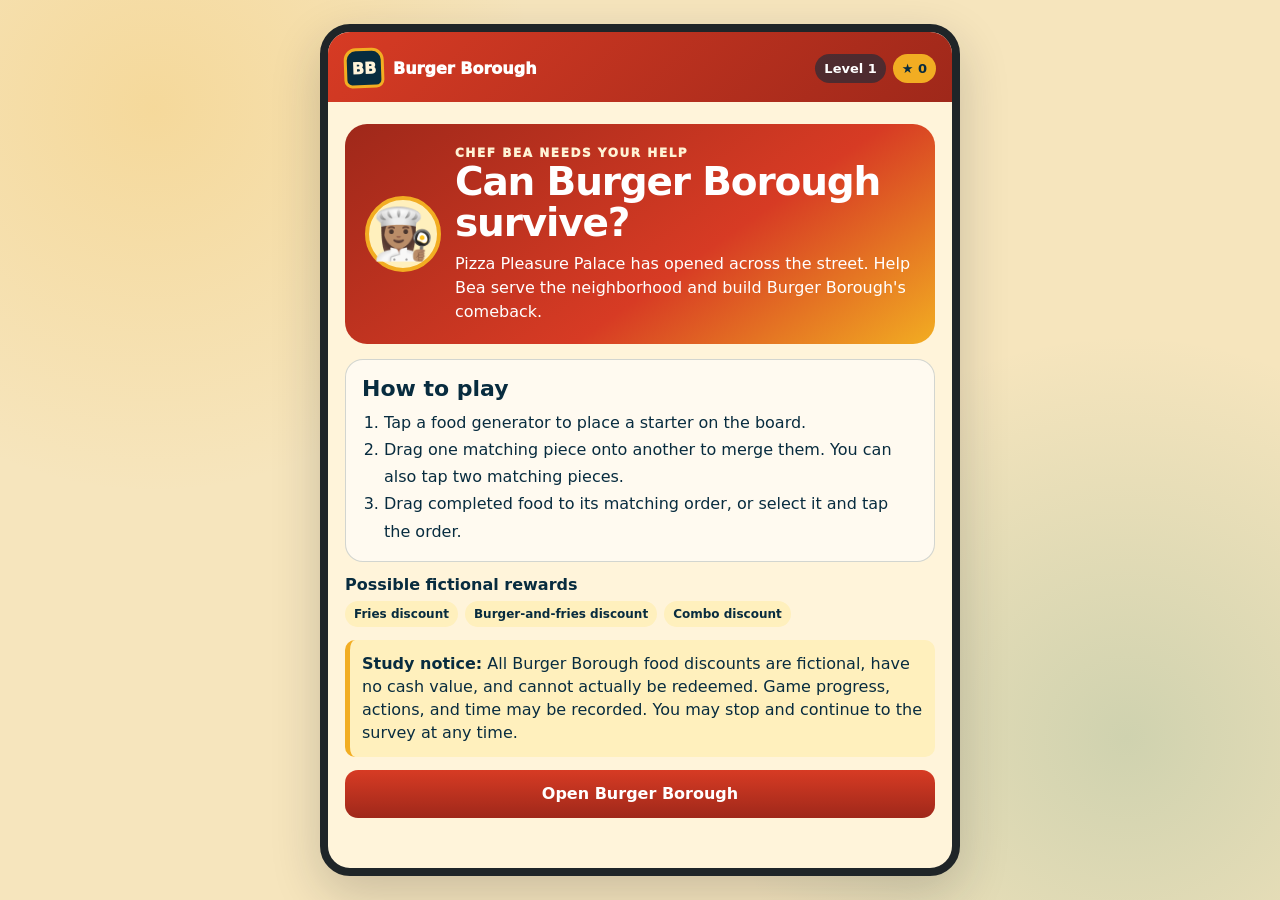
==== game-1.html @ 317bbdb1 "Add files via upload" ====
<!doctype html>
<html lang="en">
<head>
  <meta charset="utf-8">
  <meta name="viewport" content="width=device-width,initial-scale=1,viewport-fit=cover">
  <meta name="theme-color" content="#9f281a">
  <meta name="description" content="Burger Borough restaurant game">
  <title>Burger Borough</title>
  <link rel="stylesheet" href="game.css?v=20261022-pointer-v3">
</head>
<body>
  <main class="app-shell" aria-label="Burger Borough restaurant game">
    <header class="topbar">
      <span class="brand"><span class="brand-mark">BB</span><span>Burger Borough</span></span>
      <div class="top-stats">
        <span>Level <strong id="levelStat">1</strong></span>
        <span class="score-pill">★ <strong id="scoreStat">0</strong></span>
      </div>
    </header>
    <section id="screen" class="screen" aria-live="polite"></section>
  </main>
  <noscript>This game requires JavaScript.</noscript>
  <script>window.BB_PATH="game-1";window.BB_STORY=true;</script>
  <script src="game.js?v=20261022-pointer-v3"></script>
</body>
</html>
---- game.css ----
:root{--ink:#082c3f;--cream:#fff4da;--paper:#fffaf0;--red:#d73b24;--red-dark:#9f281a;--teal:#0f746a;--gold:#f2ad22;--green:#2c8b45;--line:rgba(8,44,63,.18);--muted:#536b75;--shadow:0 18px 50px rgba(23,31,38,.2)}
*{box-sizing:border-box}
body{margin:0;min-height:100dvh;color:var(--ink);background:radial-gradient(circle at 12% 12%,rgba(242,173,34,.22),transparent 28%),radial-gradient(circle at 88% 82%,rgba(15,116,106,.17),transparent 30%),#f6e5bd;font-family:Inter,ui-rounded,"Segoe UI",system-ui,sans-serif}
button{font:inherit;-webkit-tap-highlight-color:transparent}
.app-shell{width:min(100%,640px);min-height:100dvh;margin:0 auto;background:var(--cream);box-shadow:var(--shadow);display:grid;grid-template-rows:auto 1fr;overflow:hidden}
.topbar{min-height:70px;padding:max(12px,env(safe-area-inset-top)) 16px 10px;color:#fff;background:linear-gradient(135deg,var(--red),var(--red-dark));display:flex;align-items:center;justify-content:space-between;gap:12px;position:sticky;top:0;z-index:10}
.brand{display:flex;align-items:center;gap:9px;font-weight:950}.brand-mark{width:40px;height:40px;border-radius:12px 12px 8px 8px;display:grid;place-items:center;color:var(--cream);background:var(--ink);border:3px solid var(--gold);transform:rotate(-2deg)}
.top-stats{display:flex;align-items:center;gap:7px;font-size:13px;font-weight:900}.top-stats>span{padding:7px 9px;border-radius:999px;background:rgba(8,44,63,.56);white-space:nowrap}.score-pill{color:var(--ink)!important;background:var(--gold)!important}
.screen{padding:22px 17px 36px;overflow-y:auto}h1,h2,p{margin-top:0}h1{margin-bottom:8px;font-size:clamp(27px,7vw,39px);line-height:1.05;letter-spacing:-.03em}h2{font-size:22px}.eyebrow{margin-bottom:6px;color:var(--red-dark);font-size:12px;font-weight:950;letter-spacing:.13em;text-transform:uppercase}.eyebrow.light{color:#fff3d5}
.hero,.scene-card,.level-card{margin-bottom:15px;padding:20px;border-radius:22px}.hero{color:#fff;background:linear-gradient(145deg,#9f281a,#d73b24 60%,#f2ad22)}.scene-card,.level-card{background:var(--paper);color:var(--ink);border:1px solid var(--line)}.hero p,.scene-card p,.level-card p{margin-bottom:0;line-height:1.5}.story-hero{display:grid;grid-template-columns:auto 1fr;gap:14px;align-items:center}.hero-character{width:76px;height:76px;display:grid;place-items:center;border-radius:50%;background:#fff0bd;border:4px solid var(--gold);font-size:50px}
.scene-characters{display:flex;gap:8px;margin-bottom:12px}.scene-characters span{width:60px;height:60px;display:grid;place-items:center;border-radius:50%;background:#fff0bd;border:3px solid var(--gold);font-size:37px}
.how-to{padding:16px;border:1px solid var(--line);border-radius:18px;background:var(--paper)}.how-to h2{margin-bottom:8px}.how-to ol{margin:0;padding-left:22px;line-height:1.7}
.possibilities{margin:13px 0;display:flex;flex-wrap:wrap;gap:7px}.possibilities strong{width:100%}.possibilities span{padding:6px 9px;border-radius:999px;background:#fff0bd;font-size:12px;font-weight:850}
.notice{margin:13px 0;padding:12px;border-left:5px solid var(--gold);border-radius:10px;background:#fff0bd;line-height:1.45}
.unlock-card,.reward-unlock,.results-hero,.character-strip{display:flex;align-items:center;gap:12px;margin:13px 0;padding:13px;border-radius:16px;background:var(--paper);border:1px solid var(--line)}.unlock-card>span,.reward-unlock>span,.results-hero>span,.character-strip>span{width:52px;height:52px;display:grid;place-items:center;border-radius:14px;background:#f7d7a7;font-size:32px}.unlock-card small,.unlock-card strong,.reward-unlock small,.reward-unlock strong,.results-hero small,.results-hero strong,.character-strip small,.character-strip strong{display:block}.unlock-card small,.reward-unlock small,.results-hero small,.character-strip small{color:var(--muted)}.character-strip{background:#fff0bd}.character-strip small{margin-top:3px;line-height:1.35}
.metrics,.play-summary,.results-grid{display:grid;grid-template-columns:repeat(3,1fr);gap:9px;margin:13px 0}.metrics>div,.play-summary>div,.results-grid>div{padding:11px;border-radius:14px;background:#f6ead0}.metrics small,.metrics strong,.play-summary small,.play-summary strong,.results-grid small,.results-grid strong{display:block}.metrics small,.play-summary small,.results-grid small{color:var(--muted);font-size:12px}.metrics strong,.play-summary strong,.results-grid strong{margin-top:3px;font-size:20px}.results-grid{grid-template-columns:repeat(2,1fr)}
.primary,.secondary,.quiet,.choice{min-height:48px;border-radius:13px;font-weight:900;cursor:pointer}.primary{width:100%;padding:12px 16px;border:0;color:#fff;background:linear-gradient(180deg,var(--red),var(--red-dark))}.secondary{width:100%;padding:11px;border:2px solid var(--teal);color:var(--ink);background:var(--paper)}.secondary:hover,.choice:hover{background:#e8f6f0}.quiet{width:100%;margin-top:12px;padding:10px;border:0;color:#5b6670;background:transparent;text-decoration:underline;font-size:13px}.button-row{display:grid;grid-template-columns:1fr 1fr;gap:9px;margin-top:12px}.primary:disabled,.secondary:disabled,.generator:disabled{opacity:.48;cursor:not-allowed}
.progress-track{height:12px;margin:9px 0 15px;overflow:hidden;border-radius:999px;background:#e6d8ba}.progress-fill{height:100%;background:linear-gradient(90deg,var(--gold),var(--red));transition:width .25s ease}.section-title{margin:16px 0 8px;font-size:17px}.board-heading{display:flex;align-items:end;justify-content:space-between;gap:10px}.board-heading span{margin-bottom:8px;color:var(--muted);font-size:12px}
.orders{display:grid;grid-template-columns:repeat(3,1fr);gap:8px}.order{min-height:128px;padding:8px;border:2px solid #c89842;border-radius:15px;background:#fff7df;color:var(--ink);display:flex;flex-direction:column;align-items:center;justify-content:center;gap:3px;cursor:pointer}.order:hover{background:#fff0bd}.order.done{border-color:var(--green);background:#e7f5e8;opacity:.82}.order small{color:var(--muted);font-weight:800}.order>strong{font-size:11px;line-height:1.2}.customer-icon,.order-number{width:34px;height:34px;display:grid;place-items:center;border-radius:50%;background:#f7d7a7;font-size:24px}.order-number{color:#fff;background:var(--teal);font-size:14px;font-weight:950}.order-food{position:relative;font-size:31px;line-height:1}.order-food b{position:absolute;right:-10px;top:-8px;color:var(--gold);font-size:14px;text-shadow:0 1px 0 var(--ink)}
.generators{display:grid;grid-template-columns:repeat(3,1fr);gap:8px}.generator{min-height:96px;padding:8px;border:2px solid var(--teal);border-radius:15px;background:#e8f6f0;color:var(--ink);display:flex;flex-direction:column;align-items:center;justify-content:center;cursor:pointer}.generator span{font-size:30px}.generator small{color:var(--muted)}.generator strong{font-size:12px}
.board{display:grid;grid-template-columns:repeat(5,1fr);gap:6px;padding:8px;border:5px solid #86502e;border-radius:18px;background:repeating-linear-gradient(45deg,#c88a4d 0 12px,#bd7d42 12px 24px);touch-action:none;user-select:none}.board-cell{aspect-ratio:1;border-radius:11px}.board-cell.empty{background:rgba(255,250,240,.42);border:1px dashed rgba(8,44,63,.2)}.tile{position:relative;padding:3px;border:2px solid #e7c56f;background:var(--paper);color:var(--ink);display:flex;flex-direction:column;align-items:center;justify-content:center;overflow:hidden;cursor:grab;touch-action:none;transition:transform .12s ease,border-color .12s ease,box-shadow .12s ease,opacity .12s ease}.tile:active{cursor:grabbing}.tile.selected{border:4px solid var(--teal);background:#e8f6f0;transform:scale(.96)}.tile.drag-origin{opacity:.38;transform:scale(.9)}.tile>span{font-size:clamp(24px,7vw,39px);line-height:1}.tile small{width:100%;overflow:hidden;text-overflow:ellipsis;white-space:nowrap;font-size:8px;font-weight:800}.tile b{color:var(--red);font-size:7px;letter-spacing:-1px}.board-cell.drop-valid,.order.drop-valid{border-color:var(--green)!important;box-shadow:0 0 0 4px rgba(44,139,69,.3),0 8px 20px rgba(8,44,63,.2);transform:scale(1.06)}.board-cell.drop-invalid,.order.drop-invalid{border-color:var(--red)!important;box-shadow:0 0 0 3px rgba(215,59,36,.24)}.drag-ghost{position:fixed;left:0;top:0;z-index:9999;width:74px;height:74px;padding:5px;border:3px solid var(--green);border-radius:16px;background:var(--paper);box-shadow:0 16px 30px rgba(8,44,63,.28);display:flex;flex-direction:column;align-items:center;justify-content:center;pointer-events:none;will-change:transform}.drag-ghost>span{font-size:39px;line-height:1}.drag-ghost small{max-width:68px;overflow:hidden;text-overflow:ellipsis;white-space:nowrap;font-size:8px;font-weight:800}.drag-ghost b{color:var(--red);font-size:7px}
.status{margin-top:12px;padding:11px 13px;border-left:5px solid var(--teal);border-radius:11px;background:#e8f6f0;line-height:1.4}.reward-unlock{background:#fff0bd}.reward-unlock>span{background:#fff}
.reward-pass{margin:18px 0;border:1px solid #c7c9c8;border-radius:12px;background:#fff;box-shadow:0 14px 30px rgba(8,44,63,.17);overflow:hidden}.reward-pass.locked{padding:20px;text-align:center;filter:grayscale(.5)}.pass-top{display:flex;justify-content:space-between;gap:10px;padding:12px 16px;color:#fff;background:#18373f;font-size:11px;letter-spacing:.08em}.pass-body{padding:19px 18px 10px}.pass-body small{color:#7b1f18;font-weight:950;letter-spacing:.16em}.pass-body h2{margin:5px 0 6px;font-family:Georgia,serif;font-size:25px}.barcode{width:78%;height:42px;margin:4px auto 7px;background:repeating-linear-gradient(90deg,#111 0 2px,#fff 2px 4px,#111 4px 5px,#fff 5px 8px,#111 8px 12px,#fff 12px 14px)}.pass-code{text-align:center;font:700 12px ui-monospace,monospace;letter-spacing:.12em}.pass-terms{margin-top:12px;padding:9px 14px;border-top:1px solid #ddd;color:#666;text-align:center;font-size:9px;letter-spacing:.08em}.choice-list{display:grid;gap:9px}.choice{padding:12px;border:2px solid var(--teal);background:var(--paper);color:var(--ink);text-align:left}
@media(max-width:520px){.brand>span:last-child{display:none}.topbar{padding-left:10px;padding-right:10px}.orders{grid-template-columns:repeat(2,1fr)}.generators{grid-template-columns:repeat(2,1fr)}.story-hero{grid-template-columns:1fr}.hero-character{width:64px;height:64px}.metrics{grid-template-columns:repeat(3,1fr)}.board{gap:4px;padding:6px}.tile small{display:none}}
@media(max-width:370px){.top-stats{font-size:11px}.play-summary strong,.metrics strong{font-size:16px}.screen{padding-left:12px;padding-right:12px}}
@media(min-width:760px){body{padding:24px}.app-shell{min-height:calc(100vh - 48px);border:8px solid #1f2528;border-radius:30px}}
@media(prefers-reduced-motion:reduce){*{transition:none!important}}
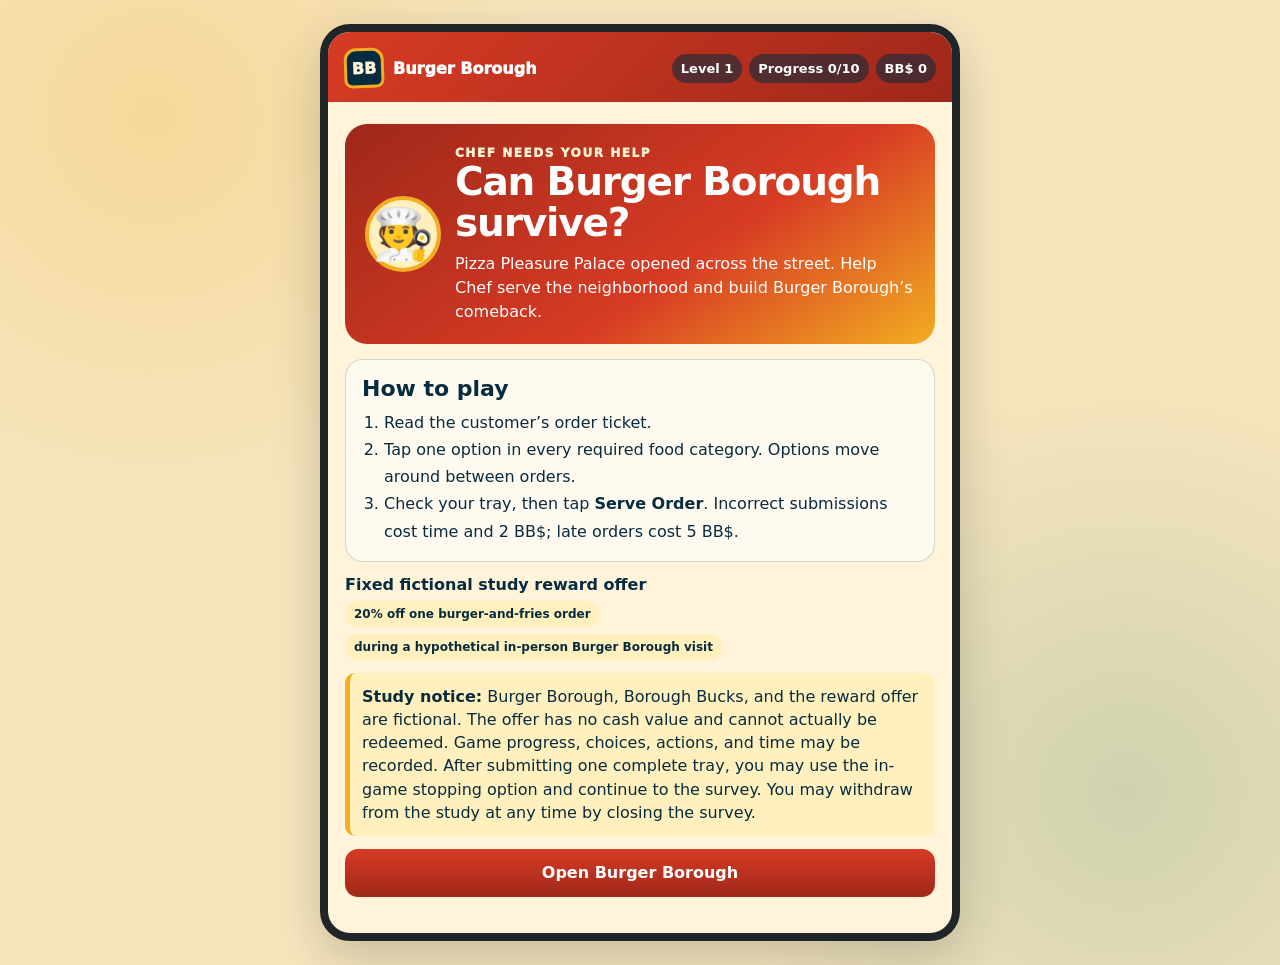
==== commit f2483980: "Add files via upload" ====
--- a/game-1.html
+++ b/game-1.html
@@ -5,22 +5,26 @@
   <meta name="viewport" content="width=device-width,initial-scale=1,viewport-fit=cover">
   <meta name="theme-color" content="#9f281a">
   <meta name="description" content="Burger Borough restaurant game">
+  <meta name="robots" content="noindex,nofollow">
   <title>Burger Borough</title>
-  <link rel="stylesheet" href="game.css?v=20261022-pointer-v3">
+  <link rel="stylesheet" href="game.css?v=20261102-thesis-instrument-v9-1-json">
 </head>
 <body>
   <main class="app-shell" aria-label="Burger Borough restaurant game">
     <header class="topbar">
       <span class="brand"><span class="brand-mark">BB</span><span>Burger Borough</span></span>
       <div class="top-stats">
+        <button id="pauseButton" class="pause-button" data-action="pause" type="button" hidden>⏸ Pause</button>
         <span>Level <strong id="levelStat">1</strong></span>
-        <span class="score-pill">★ <strong id="scoreStat">0</strong></span>
+        <span class="progress-pill"><span id="progressLabel">Progress</span> <strong id="progressStat">0/10</strong></span>
+        <span class="bucks-pill">BB$ <strong id="bucksStat">0</strong></span>
       </div>
     </header>
     <section id="screen" class="screen" aria-live="polite"></section>
+    <footer id="serveDock" class="serve-dock" aria-label="Serving controls" hidden></footer>
   </main>
   <noscript>This game requires JavaScript.</noscript>
   <script>window.BB_PATH="game-1";window.BB_STORY=true;</script>
-  <script src="game.js?v=20261022-pointer-v3"></script>
+  <script src="game.js?v=20261102-thesis-instrument-v9-1-manual-return"></script>
 </body>
 </html>
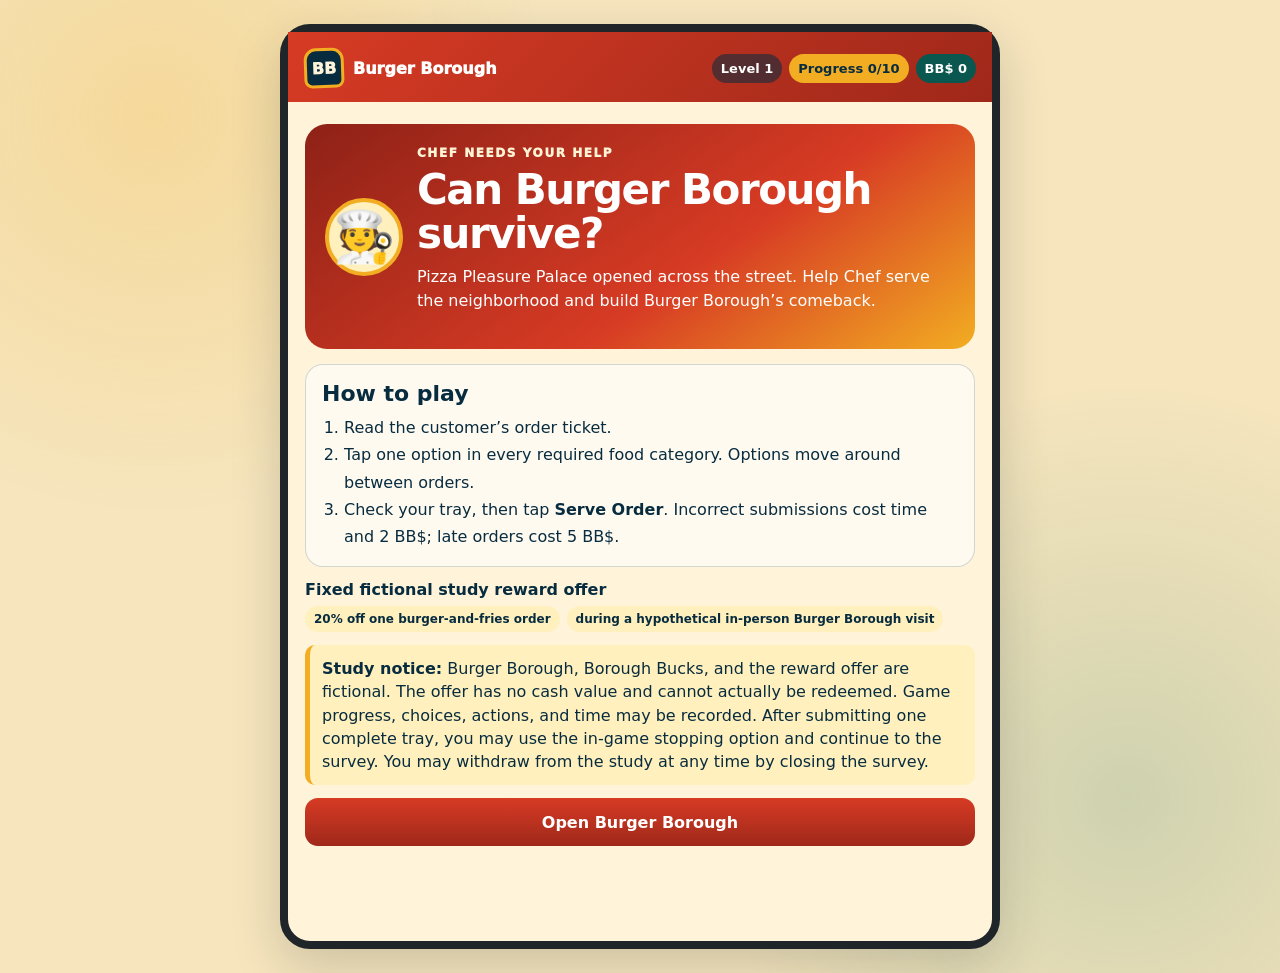
==== commit a44b814d: "Add files via upload" ====
--- a/game-1.html
+++ b/game-1.html
@@ -7,7 +7,7 @@
   <meta name="description" content="Burger Borough restaurant game">
   <meta name="robots" content="noindex,nofollow">
   <title>Burger Borough</title>
-  <link rel="stylesheet" href="game.css?v=20261102-thesis-instrument-v9-1-json">
+  <link rel="stylesheet" href="game.css?v=20261104-v9-standalone-sticky-ticket">
 </head>
 <body>
   <main class="app-shell" aria-label="Burger Borough restaurant game">
--- a/game.css
+++ b/game.css
@@ -1,27 +1,255 @@
-:root{--ink:#082c3f;--cream:#fff4da;--paper:#fffaf0;--red:#d73b24;--red-dark:#9f281a;--teal:#0f746a;--gold:#f2ad22;--green:#2c8b45;--line:rgba(8,44,63,.18);--muted:#536b75;--shadow:0 18px 50px rgba(23,31,38,.2)}
+:root{
+  color-scheme:light;
+  --ink:#082c3f;
+  --cream:#fff4da;
+  --paper:#fffaf0;
+  --red:#d73b24;
+  --red-dark:#9f281a;
+  --teal:#0f746a;
+  --teal-dark:#0a574f;
+  --gold:#f2ad22;
+  --green:#2c8b45;
+  --green-soft:#e4f4e7;
+  --blue-soft:#e7f4f7;
+  --line:rgba(8,44,63,.18);
+  --muted:#536b75;
+  --shadow:0 18px 50px rgba(23,31,38,.18)
+}
 *{box-sizing:border-box}
-body{margin:0;min-height:100dvh;color:var(--ink);background:radial-gradient(circle at 12% 12%,rgba(242,173,34,.22),transparent 28%),radial-gradient(circle at 88% 82%,rgba(15,116,106,.17),transparent 30%),#f6e5bd;font-family:Inter,ui-rounded,"Segoe UI",system-ui,sans-serif}
+html{background:#f6e5bd}
+body{
+  margin:0;
+  min-height:100dvh;
+  color:var(--ink);
+  background:
+    radial-gradient(circle at 12% 12%,rgba(242,173,34,.22),transparent 28%),
+    radial-gradient(circle at 88% 82%,rgba(15,116,106,.17),transparent 30%),
+    #f6e5bd;
+  font-family:Inter,ui-rounded,"Segoe UI",system-ui,sans-serif
+}
 button{font:inherit;-webkit-tap-highlight-color:transparent}
-.app-shell{width:min(100%,640px);min-height:100dvh;margin:0 auto;background:var(--cream);box-shadow:var(--shadow);display:grid;grid-template-rows:auto 1fr;overflow:hidden}
-.topbar{min-height:70px;padding:max(12px,env(safe-area-inset-top)) 16px 10px;color:#fff;background:linear-gradient(135deg,var(--red),var(--red-dark));display:flex;align-items:center;justify-content:space-between;gap:12px;position:sticky;top:0;z-index:10}
-.brand{display:flex;align-items:center;gap:9px;font-weight:950}.brand-mark{width:40px;height:40px;border-radius:12px 12px 8px 8px;display:grid;place-items:center;color:var(--cream);background:var(--ink);border:3px solid var(--gold);transform:rotate(-2deg)}
-.top-stats{display:flex;align-items:center;gap:7px;font-size:13px;font-weight:900}.top-stats>span{padding:7px 9px;border-radius:999px;background:rgba(8,44,63,.56);white-space:nowrap}.score-pill{color:var(--ink)!important;background:var(--gold)!important}
-.screen{padding:22px 17px 36px;overflow-y:auto}h1,h2,p{margin-top:0}h1{margin-bottom:8px;font-size:clamp(27px,7vw,39px);line-height:1.05;letter-spacing:-.03em}h2{font-size:22px}.eyebrow{margin-bottom:6px;color:var(--red-dark);font-size:12px;font-weight:950;letter-spacing:.13em;text-transform:uppercase}.eyebrow.light{color:#fff3d5}
-.hero,.scene-card,.level-card{margin-bottom:15px;padding:20px;border-radius:22px}.hero{color:#fff;background:linear-gradient(145deg,#9f281a,#d73b24 60%,#f2ad22)}.scene-card,.level-card{background:var(--paper);color:var(--ink);border:1px solid var(--line)}.hero p,.scene-card p,.level-card p{margin-bottom:0;line-height:1.5}.story-hero{display:grid;grid-template-columns:auto 1fr;gap:14px;align-items:center}.hero-character{width:76px;height:76px;display:grid;place-items:center;border-radius:50%;background:#fff0bd;border:4px solid var(--gold);font-size:50px}
-.scene-characters{display:flex;gap:8px;margin-bottom:12px}.scene-characters span{width:60px;height:60px;display:grid;place-items:center;border-radius:50%;background:#fff0bd;border:3px solid var(--gold);font-size:37px}
-.how-to{padding:16px;border:1px solid var(--line);border-radius:18px;background:var(--paper)}.how-to h2{margin-bottom:8px}.how-to ol{margin:0;padding-left:22px;line-height:1.7}
-.possibilities{margin:13px 0;display:flex;flex-wrap:wrap;gap:7px}.possibilities strong{width:100%}.possibilities span{padding:6px 9px;border-radius:999px;background:#fff0bd;font-size:12px;font-weight:850}
-.notice{margin:13px 0;padding:12px;border-left:5px solid var(--gold);border-radius:10px;background:#fff0bd;line-height:1.45}
-.unlock-card,.reward-unlock,.results-hero,.character-strip{display:flex;align-items:center;gap:12px;margin:13px 0;padding:13px;border-radius:16px;background:var(--paper);border:1px solid var(--line)}.unlock-card>span,.reward-unlock>span,.results-hero>span,.character-strip>span{width:52px;height:52px;display:grid;place-items:center;border-radius:14px;background:#f7d7a7;font-size:32px}.unlock-card small,.unlock-card strong,.reward-unlock small,.reward-unlock strong,.results-hero small,.results-hero strong,.character-strip small,.character-strip strong{display:block}.unlock-card small,.reward-unlock small,.results-hero small,.character-strip small{color:var(--muted)}.character-strip{background:#fff0bd}.character-strip small{margin-top:3px;line-height:1.35}
-.metrics,.play-summary,.results-grid{display:grid;grid-template-columns:repeat(3,1fr);gap:9px;margin:13px 0}.metrics>div,.play-summary>div,.results-grid>div{padding:11px;border-radius:14px;background:#f6ead0}.metrics small,.metrics strong,.play-summary small,.play-summary strong,.results-grid small,.results-grid strong{display:block}.metrics small,.play-summary small,.results-grid small{color:var(--muted);font-size:12px}.metrics strong,.play-summary strong,.results-grid strong{margin-top:3px;font-size:20px}.results-grid{grid-template-columns:repeat(2,1fr)}
-.primary,.secondary,.quiet,.choice{min-height:48px;border-radius:13px;font-weight:900;cursor:pointer}.primary{width:100%;padding:12px 16px;border:0;color:#fff;background:linear-gradient(180deg,var(--red),var(--red-dark))}.secondary{width:100%;padding:11px;border:2px solid var(--teal);color:var(--ink);background:var(--paper)}.secondary:hover,.choice:hover{background:#e8f6f0}.quiet{width:100%;margin-top:12px;padding:10px;border:0;color:#5b6670;background:transparent;text-decoration:underline;font-size:13px}.button-row{display:grid;grid-template-columns:1fr 1fr;gap:9px;margin-top:12px}.primary:disabled,.secondary:disabled,.generator:disabled{opacity:.48;cursor:not-allowed}
-.progress-track{height:12px;margin:9px 0 15px;overflow:hidden;border-radius:999px;background:#e6d8ba}.progress-fill{height:100%;background:linear-gradient(90deg,var(--gold),var(--red));transition:width .25s ease}.section-title{margin:16px 0 8px;font-size:17px}.board-heading{display:flex;align-items:end;justify-content:space-between;gap:10px}.board-heading span{margin-bottom:8px;color:var(--muted);font-size:12px}
-.orders{display:grid;grid-template-columns:repeat(3,1fr);gap:8px}.order{min-height:128px;padding:8px;border:2px solid #c89842;border-radius:15px;background:#fff7df;color:var(--ink);display:flex;flex-direction:column;align-items:center;justify-content:center;gap:3px;cursor:pointer}.order:hover{background:#fff0bd}.order.done{border-color:var(--green);background:#e7f5e8;opacity:.82}.order small{color:var(--muted);font-weight:800}.order>strong{font-size:11px;line-height:1.2}.customer-icon,.order-number{width:34px;height:34px;display:grid;place-items:center;border-radius:50%;background:#f7d7a7;font-size:24px}.order-number{color:#fff;background:var(--teal);font-size:14px;font-weight:950}.order-food{position:relative;font-size:31px;line-height:1}.order-food b{position:absolute;right:-10px;top:-8px;color:var(--gold);font-size:14px;text-shadow:0 1px 0 var(--ink)}
-.generators{display:grid;grid-template-columns:repeat(3,1fr);gap:8px}.generator{min-height:96px;padding:8px;border:2px solid var(--teal);border-radius:15px;background:#e8f6f0;color:var(--ink);display:flex;flex-direction:column;align-items:center;justify-content:center;cursor:pointer}.generator span{font-size:30px}.generator small{color:var(--muted)}.generator strong{font-size:12px}
-.board{display:grid;grid-template-columns:repeat(5,1fr);gap:6px;padding:8px;border:5px solid #86502e;border-radius:18px;background:repeating-linear-gradient(45deg,#c88a4d 0 12px,#bd7d42 12px 24px);touch-action:none;user-select:none}.board-cell{aspect-ratio:1;border-radius:11px}.board-cell.empty{background:rgba(255,250,240,.42);border:1px dashed rgba(8,44,63,.2)}.tile{position:relative;padding:3px;border:2px solid #e7c56f;background:var(--paper);color:var(--ink);display:flex;flex-direction:column;align-items:center;justify-content:center;overflow:hidden;cursor:grab;touch-action:none;transition:transform .12s ease,border-color .12s ease,box-shadow .12s ease,opacity .12s ease}.tile:active{cursor:grabbing}.tile.selected{border:4px solid var(--teal);background:#e8f6f0;transform:scale(.96)}.tile.drag-origin{opacity:.38;transform:scale(.9)}.tile>span{font-size:clamp(24px,7vw,39px);line-height:1}.tile small{width:100%;overflow:hidden;text-overflow:ellipsis;white-space:nowrap;font-size:8px;font-weight:800}.tile b{color:var(--red);font-size:7px;letter-spacing:-1px}.board-cell.drop-valid,.order.drop-valid{border-color:var(--green)!important;box-shadow:0 0 0 4px rgba(44,139,69,.3),0 8px 20px rgba(8,44,63,.2);transform:scale(1.06)}.board-cell.drop-invalid,.order.drop-invalid{border-color:var(--red)!important;box-shadow:0 0 0 3px rgba(215,59,36,.24)}.drag-ghost{position:fixed;left:0;top:0;z-index:9999;width:74px;height:74px;padding:5px;border:3px solid var(--green);border-radius:16px;background:var(--paper);box-shadow:0 16px 30px rgba(8,44,63,.28);display:flex;flex-direction:column;align-items:center;justify-content:center;pointer-events:none;will-change:transform}.drag-ghost>span{font-size:39px;line-height:1}.drag-ghost small{max-width:68px;overflow:hidden;text-overflow:ellipsis;white-space:nowrap;font-size:8px;font-weight:800}.drag-ghost b{color:var(--red);font-size:7px}
-.status{margin-top:12px;padding:11px 13px;border-left:5px solid var(--teal);border-radius:11px;background:#e8f6f0;line-height:1.4}.reward-unlock{background:#fff0bd}.reward-unlock>span{background:#fff}
-.reward-pass{margin:18px 0;border:1px solid #c7c9c8;border-radius:12px;background:#fff;box-shadow:0 14px 30px rgba(8,44,63,.17);overflow:hidden}.reward-pass.locked{padding:20px;text-align:center;filter:grayscale(.5)}.pass-top{display:flex;justify-content:space-between;gap:10px;padding:12px 16px;color:#fff;background:#18373f;font-size:11px;letter-spacing:.08em}.pass-body{padding:19px 18px 10px}.pass-body small{color:#7b1f18;font-weight:950;letter-spacing:.16em}.pass-body h2{margin:5px 0 6px;font-family:Georgia,serif;font-size:25px}.barcode{width:78%;height:42px;margin:4px auto 7px;background:repeating-linear-gradient(90deg,#111 0 2px,#fff 2px 4px,#111 4px 5px,#fff 5px 8px,#111 8px 12px,#fff 12px 14px)}.pass-code{text-align:center;font:700 12px ui-monospace,monospace;letter-spacing:.12em}.pass-terms{margin-top:12px;padding:9px 14px;border-top:1px solid #ddd;color:#666;text-align:center;font-size:9px;letter-spacing:.08em}.choice-list{display:grid;gap:9px}.choice{padding:12px;border:2px solid var(--teal);background:var(--paper);color:var(--ink);text-align:left}
-@media(max-width:520px){.brand>span:last-child{display:none}.topbar{padding-left:10px;padding-right:10px}.orders{grid-template-columns:repeat(2,1fr)}.generators{grid-template-columns:repeat(2,1fr)}.story-hero{grid-template-columns:1fr}.hero-character{width:64px;height:64px}.metrics{grid-template-columns:repeat(3,1fr)}.board{gap:4px;padding:6px}.tile small{display:none}}
-@media(max-width:370px){.top-stats{font-size:11px}.play-summary strong,.metrics strong{font-size:16px}.screen{padding-left:12px;padding-right:12px}}
-@media(min-width:760px){body{padding:24px}.app-shell{min-height:calc(100vh - 48px);border:8px solid #1f2528;border-radius:30px}}
-@media(prefers-reduced-motion:reduce){*{transition:none!important}}
+.app-shell{
+  width:min(100%,720px);
+  min-height:100dvh;
+  margin:0 auto;
+  background:var(--cream);
+  box-shadow:var(--shadow);
+  display:grid;
+  grid-template-rows:auto auto auto;
+  overflow:visible
+}
+.topbar{
+  min-height:70px;
+  padding:max(12px,env(safe-area-inset-top)) 16px 10px;
+  color:#fff;
+  background:linear-gradient(135deg,var(--red),var(--red-dark));
+  display:flex;
+  align-items:center;
+  justify-content:space-between;
+  gap:12px;
+  position:sticky;
+  top:0;
+  z-index:20
+}
+.brand{display:flex;align-items:center;gap:9px;font-weight:950}
+.brand-mark{
+  width:40px;height:40px;border-radius:12px 12px 8px 8px;
+  display:grid;place-items:center;color:var(--cream);background:var(--ink);
+  border:3px solid var(--gold);transform:rotate(-2deg)
+}
+.top-stats{display:flex;align-items:center;gap:7px;font-size:13px;font-weight:900}
+.top-stats>span{padding:7px 9px;border-radius:999px;background:rgba(8,44,63,.56);white-space:nowrap}
+.pause-button{min-height:34px;padding:6px 9px;border:2px solid rgba(255,255,255,.75);border-radius:999px;color:#fff;background:rgba(8,44,63,.48);font-weight:900;cursor:pointer;white-space:nowrap}
+.pause-button:hover,.pause-button:focus-visible{background:var(--ink);outline:3px solid rgba(255,255,255,.28);outline-offset:2px}
+.progress-pill{color:var(--ink)!important;background:var(--gold)!important}
+.bucks-pill{background:var(--teal-dark)!important}
+.screen{padding:22px 17px 42px;overflow:visible;scroll-behavior:smooth}
+h1,h2,h3,p{margin-top:0}
+h1{margin-bottom:9px;font-size:clamp(28px,7vw,42px);line-height:1.05;letter-spacing:-.035em}
+h2{font-size:22px}h3{font-size:17px}
+.lede{font-size:17px;line-height:1.55}
+.eyebrow{margin-bottom:6px;color:var(--red-dark);font-size:12px;font-weight:950;letter-spacing:.13em;text-transform:uppercase}
+.eyebrow.light{color:#fff3d5}
+.hero,.scene-card,.level-card,.panel{margin-bottom:15px;padding:20px;border-radius:22px}
+.hero{color:#fff;background:linear-gradient(145deg,#8e2117,#d73b24 60%,#f2ad22)}
+.scene-card,.level-card,.panel{background:var(--paper);color:var(--ink);border:1px solid var(--line)}
+.hero p,.scene-card p,.level-card p,.panel p{line-height:1.5}
+.story-hero{display:grid;grid-template-columns:auto 1fr;gap:14px;align-items:center}
+.hero-character{width:78px;height:78px;display:grid;place-items:center;border-radius:50%;background:#fff0bd;border:4px solid var(--gold);font-size:50px}
+.scene-characters,.candidate-avatars{display:flex;gap:8px;margin-bottom:12px}
+.scene-characters span,.candidate-avatars span{width:60px;height:60px;display:grid;place-items:center;border-radius:50%;background:#fff0bd;border:3px solid var(--gold);font-size:37px}
+.how-to{padding:16px;border:1px solid var(--line);border-radius:18px;background:var(--paper)}
+.how-to h2{margin-bottom:8px}.how-to ol{margin:0;padding-left:22px;line-height:1.7}
+.possibilities{margin:13px 0;display:flex;flex-wrap:wrap;gap:7px}.possibilities strong{width:100%}
+.possibilities span{padding:6px 9px;border-radius:999px;background:#fff0bd;font-size:12px;font-weight:850}
+.notice,.status{
+  margin:13px 0;padding:12px;border-left:5px solid var(--gold);border-radius:10px;
+  background:#fff0bd;line-height:1.45
+}
+.notice.error,.status.error{border-color:var(--red);background:#fde4dd}
+.notice.success,.status.success{border-color:var(--green);background:var(--green-soft)}
+.notice.info{border-color:var(--teal);background:var(--blue-soft)}
+.primary,.secondary,.quiet,.choice,.option,.station-button{
+  min-height:48px;border-radius:13px;font-weight:900;cursor:pointer
+}
+.primary{width:100%;padding:12px 16px;border:0;color:#fff;background:linear-gradient(180deg,var(--red),var(--red-dark))}
+.primary:hover{filter:brightness(1.05)}
+.secondary{width:100%;padding:11px;border:2px solid var(--teal);color:var(--ink);background:var(--paper)}
+.secondary:hover,.choice:hover,.option:hover{background:#e8f6f0}
+.quiet{width:100%;margin-top:12px;padding:10px;border:0;color:#5b6670;background:transparent;text-decoration:underline;font-size:13px}
+.primary:disabled,.secondary:disabled,.option:disabled{opacity:.48;cursor:not-allowed}
+.button-row{display:grid;grid-template-columns:1fr 1fr;gap:9px;margin-top:12px}
+.exit-decision-grid{display:grid;grid-template-columns:1fr 1fr;gap:10px;margin:14px 0}
+.exit-decision{
+  width:100%;min-height:58px;padding:12px;border:2px solid var(--teal);border-radius:13px;
+  color:var(--ink);background:var(--paper);font-weight:900;cursor:pointer
+}
+.exit-decision:hover,.exit-decision:focus-visible{background:#e8f6f0;outline:3px solid rgba(15,116,106,.22);outline-offset:2px}
+.decision-note{color:var(--muted);font-size:13px;line-height:1.45}
+.choice-list{display:grid;gap:10px}
+.choice{width:100%;padding:13px;border:2px solid var(--teal);background:var(--paper);color:var(--ink);text-align:left}
+.choice.selected{color:#fff;background:var(--teal);box-shadow:0 0 0 3px rgba(15,116,106,.18)}
+.choice.selected small{color:#e8fffb}
+.choice strong,.choice small{display:block}.choice small{margin-top:5px;color:var(--muted);font-weight:600;line-height:1.4}
+.candidate-grid{display:grid;grid-template-columns:1fr 1fr;gap:10px;margin:14px 0}
+.candidate{
+  min-height:215px;padding:14px;border:2px solid var(--line);border-radius:18px;background:var(--paper);
+  color:var(--ink);text-align:left;cursor:pointer;display:flex;flex-direction:column;gap:7px
+}
+.candidate:hover{border-color:var(--teal);background:#edf8f5}.candidate .avatar{font-size:42px}.candidate strong{font-size:18px}
+.candidate small{color:var(--muted);line-height:1.4}.candidate .idea{margin-top:auto;padding-top:9px;border-top:1px solid var(--line);font-size:13px;line-height:1.4}
+.candidate.selected{border-color:var(--teal);background:#e1f4ef;box-shadow:0 0 0 3px rgba(15,116,106,.18)}
+.candidate.selected:after{content:"Selected";align-self:flex-start;padding:4px 7px;border-radius:999px;color:#fff;background:var(--teal);font-size:10px;font-weight:950;letter-spacing:.07em;text-transform:uppercase}
+.choice-heading{display:flex;align-items:end;justify-content:space-between;gap:12px;margin:16px 0 8px}.choice-heading h2{margin:0}.choice-heading span{max-width:310px;color:var(--muted);font-size:11px;line-height:1.35;text-align:right}
+.neutral-plan{min-height:170px}.plan-number{align-self:flex-start;padding:5px 8px;border-radius:999px;color:#fff;background:var(--teal);font-size:11px;font-weight:950;letter-spacing:.07em;text-transform:uppercase}
+.brief-layout{margin:-8px 0 0}
+.brief-story{display:grid;grid-template-columns:auto minmax(0,1fr);align-items:start;gap:12px;margin-bottom:8px;padding:13px 14px;border-radius:17px}
+.brief-story-neutral{background:var(--paper)}
+.brief-story .scene-characters{margin:0}.brief-story .scene-characters span{width:48px;height:48px;border-width:2px;font-size:29px}
+.brief-story-copy h1{margin-bottom:5px;font-size:clamp(25px,5vw,34px);line-height:1.02}
+.brief-story-copy p{margin-bottom:5px;font-size:14px;line-height:1.35}.brief-story-copy p:last-child{margin-bottom:0}
+.brief-selection{padding-top:5px;border-top:1px solid var(--line)}
+.brief-layout .choice-heading{margin:7px 0 5px}.brief-layout .choice-heading h2{font-size:19px}
+.brief-layout .candidate-grid{gap:8px;margin:0 0 8px}
+.brief-layout .candidate{min-height:0;padding:10px 11px;gap:3px;border-radius:15px}
+.brief-layout .candidate .avatar{font-size:32px;line-height:1}.brief-layout .candidate strong{font-size:16px}
+.brief-layout .candidate small{font-size:13px;line-height:1.3}
+.brief-layout .candidate .idea{margin-top:3px;padding-top:5px;font-size:13px;line-height:1.3}
+.brief-layout .candidate.selected:after{padding:3px 6px;font-size:9px}
+.brief-layout .unlock-card{margin:7px 0;padding:8px 10px;border-radius:14px}
+.brief-layout .unlock-card>span{width:42px;height:42px;flex-basis:42px;font-size:25px}
+.brief-layout .unlock-card small{font-size:11px}.brief-layout .unlock-card strong{font-size:15px}
+.brief-start{min-height:44px;padding:9px 14px}.brief-layout .quiet{margin-top:5px;padding:7px}
+.unlock-card,.results-hero,.character-strip,.outcome-card{
+  display:flex;align-items:center;gap:12px;margin:13px 0;padding:13px;border-radius:16px;
+  background:var(--paper);border:1px solid var(--line)
+}
+.unlock-card>span,.results-hero>span,.character-strip>span,.outcome-card>span{
+  width:54px;height:54px;flex:0 0 54px;display:grid;place-items:center;border-radius:14px;background:#f7d7a7;font-size:32px
+}
+.unlock-card small,.unlock-card strong,.results-hero small,.results-hero strong,.character-strip small,.character-strip strong,.outcome-card small,.outcome-card strong{display:block}
+.unlock-card small,.results-hero small,.character-strip small,.outcome-card small{color:var(--muted);line-height:1.35}
+.character-strip{background:#fff0bd}.outcome-card{align-items:flex-start;background:#e8f6f0}
+.outcome-card.neutral{background:var(--blue-soft)}
+.milestone-card{margin:13px 0;padding:15px;border:2px solid var(--gold);border-radius:17px;background:#fff8df}.milestone-card ul{margin:8px 0 0;padding:0;list-style:none;display:grid;gap:8px}.milestone-card li{display:grid;grid-template-columns:70px 1fr;gap:9px;align-items:start}.milestone-card li strong{color:var(--red-dark)}.milestone-card li span{line-height:1.4}
+.pause-panel{max-width:560px;margin:20px auto;padding:26px;border:2px solid var(--teal);border-radius:24px;background:var(--paper);text-align:center;box-shadow:var(--shadow)}.pause-icon{display:block;margin-bottom:8px;font-size:58px}.pause-panel p{line-height:1.5}
+.metrics,.play-summary,.results-grid{display:grid;grid-template-columns:repeat(3,1fr);gap:9px;margin:13px 0}
+.metrics>div,.play-summary>div,.results-grid>div{padding:11px;border-radius:14px;background:#f6ead0}
+.metrics small,.metrics strong,.play-summary small,.play-summary strong,.results-grid small,.results-grid strong{display:block}
+.metrics small,.play-summary small,.results-grid small{color:var(--muted);font-size:12px}.metrics strong,.play-summary strong,.results-grid strong{margin-top:3px;font-size:20px}
+.results-grid{grid-template-columns:repeat(2,1fr)}
+.progress-track{height:12px;margin:9px 0 15px;overflow:hidden;border-radius:999px;background:#e6d8ba}
+.progress-fill{height:100%;background:linear-gradient(90deg,var(--gold),var(--red));transition:width .25s ease}
+.rush-track{height:14px;margin:7px 0 14px;overflow:hidden;border:2px solid rgba(8,44,63,.2);border-radius:999px;background:#e9ddc6}
+.rush-fill{height:100%;background:linear-gradient(90deg,var(--green),var(--gold),var(--red));transform-origin:left;transition:width 1s linear}
+.rush-fill.urgent{background:var(--red);animation:timerPulse .55s ease-in-out infinite alternate}
+.rush-fill.late{background:var(--red)}
+.timer-urgent{color:var(--red);animation:timerTextPulse .55s ease-in-out infinite alternate}
+.app-shell.timer-danger{box-shadow:0 0 0 6px rgba(215,59,36,.7),var(--shadow)}
+.app-shell.timer-danger .screen{box-shadow:inset 0 0 0 4px rgba(215,59,36,.28)}
+@keyframes timerPulse{from{opacity:1}to{opacity:.42}}
+@keyframes timerTextPulse{from{transform:scale(1)}to{transform:scale(1.12)}}
+.counter-scene{margin:12px 0;padding:14px;border:4px solid #86502e;border-radius:20px;background:linear-gradient(#bde7f2 0 48%,#ead2a5 48% 70%,#9b623d 70%);overflow:hidden}
+.queue-label{margin-bottom:8px;font-size:12px;font-weight:900;color:var(--ink)}
+.customer-queue{display:flex;gap:8px;align-items:end;min-height:74px;overflow:hidden}
+.queue-person{position:relative;min-width:48px;height:61px;display:grid;place-items:start center;padding-top:2px;border-radius:24px 24px 8px 8px;background:rgba(255,250,240,.9);font-size:34px;border:2px solid rgba(8,44,63,.15)}
+.queue-person.current{min-width:62px;height:70px;border:4px solid var(--gold);font-size:40px;box-shadow:0 8px 18px rgba(8,44,63,.18)}
+.queue-person.done{opacity:.3;filter:grayscale(1)}
+.queue-person small{position:absolute;left:2px;right:2px;bottom:-1px;padding:2px;border-radius:5px;background:var(--ink);color:#fff;text-align:center;font-size:8px;font-weight:900;white-space:nowrap;overflow:hidden;text-overflow:ellipsis}
+.ticket{position:relative;margin:13px 0;padding:17px 16px 15px;border:1px solid #c8b78d;background:#fffdf4;box-shadow:0 8px 18px rgba(8,44,63,.12);font-family:ui-monospace,"Cascadia Mono",monospace}
+.ticket-error{border:3px solid var(--red);background:#fff2ed}
+.error-flash{animation:errorFlash .65s ease}
+.error-shake{animation:errorShake .42s ease}
+.failure-hero{margin-bottom:16px;padding:24px;border-radius:22px;color:#fff;background:linear-gradient(145deg,#7d1d16,#d73b24 64%,#f2ad22);text-align:center;box-shadow:0 14px 28px rgba(159,40,26,.22)}
+.failure-icon{display:block;margin-bottom:8px;font-size:62px;line-height:1}.failure-hero h1{margin-bottom:10px}.failure-hero p:last-child{margin-bottom:0;line-height:1.5}
+@keyframes errorFlash{0%,100%{box-shadow:var(--shadow)}35%{box-shadow:0 0 0 8px rgba(215,59,36,.55),var(--shadow)}}
+@keyframes errorShake{0%,100%{transform:translateX(0)}20%{transform:translateX(-9px)}40%{transform:translateX(8px)}60%{transform:translateX(-6px)}80%{transform:translateX(4px)}}
+.ticket:before{content:"";position:absolute;left:0;right:0;top:-6px;height:10px;background:radial-gradient(circle at 5px 5px,transparent 5px,#fffdf4 5.5px) 0 0/10px 10px repeat-x}
+.ticket-head{display:flex;justify-content:space-between;gap:12px;padding-bottom:9px;border-bottom:2px dashed #bdb49d;font-weight:900}
+.ticket-meta{display:flex;align-items:center;justify-content:flex-end;gap:8px}
+.ticket-toggle{padding:5px 8px;border:1px solid var(--teal);border-radius:999px;color:var(--teal-dark);background:#fff;font-family:Inter,ui-rounded,"Segoe UI",system-ui,sans-serif;font-size:10px;font-weight:900;cursor:pointer;white-space:nowrap}
+.ticket-toggle:hover,.ticket-toggle:focus-visible{color:#fff;background:var(--teal-dark);outline:2px solid rgba(15,116,106,.18);outline-offset:2px}
+.ticket.collapsed{padding-bottom:11px}.ticket.collapsed .ticket-head{padding-bottom:0;border-bottom:0}
+.ticket-items{margin:10px 0 0;padding:0;list-style:none}
+.ticket-items li{
+  display:grid;grid-template-columns:minmax(190px,.85fr) minmax(0,1.65fr);align-items:center;gap:16px;
+  min-width:0;padding:7px 0;border-bottom:1px dotted #d6ccb2;font-size:13px;line-height:1.35
+}
+.ticket-items li>span:first-child{min-width:0;white-space:nowrap}
+.ticket-items span:last-child{min-width:0;text-align:right;font-weight:800}
+.ticket{position:sticky;top:76px;z-index:16;box-shadow:0 10px 24px rgba(8,44,63,.2)}
+.kitchen-heading{display:flex;align-items:end;justify-content:space-between;gap:10px;margin:17px 0 8px}.kitchen-heading h2{margin:0;font-size:19px}.kitchen-heading span{color:var(--muted);font-size:11px;text-align:right}
+.station{margin:0 0 11px;padding:13px;border:1px solid var(--line);border-radius:17px;background:var(--paper)}
+.station-title{display:flex;justify-content:space-between;gap:10px;align-items:center;margin-bottom:9px}.station-title h3{margin:0}.station-title span{font-size:25px}
+.option-group{margin-top:9px}.option-label{display:block;margin-bottom:5px;color:var(--muted);font-size:11px;font-weight:950;letter-spacing:.06em;text-transform:uppercase}
+.options{display:flex;flex-wrap:wrap;gap:7px}.option{min-height:41px;padding:8px 11px;border:2px solid #cabd9f;background:#fff;color:var(--ink);font-size:13px}
+.option.selected{border-color:var(--teal);color:#fff;background:var(--teal);box-shadow:0 0 0 2px rgba(15,116,106,.16)}
+.tray{margin:12px 0;padding:12px;border:3px solid #60696b;border-radius:16px;background:repeating-linear-gradient(135deg,#f0f1ed 0 14px,#e1e5df 14px 28px)}
+.tray h3{margin-bottom:7px}.tray-items{display:flex;flex-wrap:wrap;gap:6px;min-height:32px}.tray-item{padding:5px 8px;border-radius:999px;background:#fff;color:var(--ink);font-size:11px;font-weight:800;box-shadow:0 2px 5px rgba(8,44,63,.15)}
+.tray-empty{color:var(--muted);font-size:12px}
+.serve-dock{
+  position:relative;z-index:18;display:grid;grid-template-columns:minmax(105px,.75fr) minmax(170px,1.25fr);
+  align-items:center;gap:10px;padding:10px 14px max(10px,env(safe-area-inset-bottom));
+  border-top:2px solid rgba(8,44,63,.2);background:rgba(255,250,240,.98);
+  box-shadow:0 -10px 24px rgba(8,44,63,.16)
+}
+.serve-dock[hidden]{display:none}
+.serve-dock-copy{min-width:0}.serve-dock-copy strong,.serve-dock-copy small{display:block}
+.serve-dock-copy strong{font-size:14px}.serve-dock-copy small{margin-top:2px;color:var(--muted);font-size:11px;line-height:1.25}
+.serve-dock-copy.error strong,.serve-dock-copy.error small{color:var(--red-dark)}
+.serve-dock .primary{min-height:46px}
+.dock-timer{white-space:nowrap}
+.serve-dock-extra{grid-column:1/-1}
+.order-tools{margin-top:2px;border-top:1px solid var(--line)}
+.order-tools summary{padding:11px 6px 5px;color:var(--muted);font-size:12px;font-weight:900;text-align:center;cursor:pointer}
+.order-tools summary:hover,.order-tools summary:focus-visible{color:var(--teal-dark);outline:none;text-decoration:underline}
+.order-tools p{margin:8px 0 0;color:var(--muted);font-size:11px;line-height:1.4;text-align:center}
+.order-tools .button-row{margin-top:8px}
+.order-tools .secondary{min-height:40px;padding:8px;font-size:12px}
+.order-tools .warning-action{border-color:#a44a32;color:#7d291a}
+.play-secondary-controls{margin-top:10px}
+.play-secondary-controls .quiet{margin-top:7px}
+.screen{padding-bottom:95px}
+.serve-dock{
+  position:fixed;left:50%;bottom:0;width:min(100%,720px);transform:translateX(-50%);
+  border-radius:18px 18px 0 0
+}
+.reward-pass{margin:18px 0;border:1px solid #c7c9c8;border-radius:12px;background:#fff;box-shadow:0 14px 30px rgba(8,44,63,.17);overflow:hidden}
+.reward-pass.locked{padding:20px;text-align:center;filter:grayscale(.5)}
+.pass-top{display:flex;justify-content:space-between;gap:10px;padding:12px 16px;color:#fff;background:#18373f;font-size:11px;letter-spacing:.08em}
+.pass-body{padding:19px 18px 10px}.pass-body small{color:#7b1f18;font-weight:950;letter-spacing:.16em}.pass-body h2{margin:5px 0 6px;font-family:Georgia,serif;font-size:25px}
+.barcode{width:78%;height:42px;margin:4px auto 7px;background:repeating-linear-gradient(90deg,#111 0 2px,#fff 2px 4px,#111 4px 5px,#fff 5px 8px,#111 8px 12px,#fff 12px 14px)}
+.pass-code{text-align:center;font:700 12px ui-monospace,monospace;letter-spacing:.12em}.pass-terms{margin-top:12px;padding:9px 14px;border-top:1px solid #ddd;color:#666;text-align:center;font-size:9px;letter-spacing:.08em}
+.sr-only{position:absolute;width:1px;height:1px;padding:0;margin:-1px;overflow:hidden;clip:rect(0,0,0,0);white-space:nowrap;border:0}
+@media(max-width:560px){
+  .brand>span:last-child{display:none}.topbar{padding-left:10px;padding-right:10px}.story-hero{grid-template-columns:1fr}.hero-character{width:64px;height:64px}.candidate-grid{grid-template-columns:1fr}.candidate{min-height:0}.metrics{grid-template-columns:repeat(3,1fr)}.choice-heading{display:block}.choice-heading span{display:block;margin-top:5px;text-align:left}.brief-story{grid-template-columns:1fr}.brief-story .scene-characters{display:none}
+}
+@media(max-width:560px){.ticket-items li{grid-template-columns:1fr;gap:3px;align-items:start}.ticket-items span:last-child{text-align:left}}
+@media(max-width:470px){.top-stats{font-size:10px;gap:4px}.top-stats>span{padding:6px}.pause-button{padding:5px 7px;font-size:10px}.exit-decision-grid{grid-template-columns:1fr}}
+@media(max-width:390px){.play-summary strong,.metrics strong{font-size:16px}.screen{padding-left:12px;padding-right:12px}.button-row{grid-template-columns:1fr}}
+@media(max-width:390px){.serve-dock{grid-template-columns:100px 1fr;padding-left:10px;padding-right:10px}.serve-dock-copy strong{font-size:12px}.serve-dock-copy small{font-size:10px}}
+body.embedded{min-height:0;background:var(--cream)}
+body.embedded .app-shell{min-height:0;box-shadow:none}
+@media(min-width:800px){body{padding:24px}.app-shell{min-height:calc(100dvh - 48px);border:8px solid #1f2528;border-radius:30px}body.embedded{padding:0}body.embedded .app-shell{min-height:0;border:0;border-radius:0}}
+@media(min-width:800px){body:not(.embedded) .serve-dock{bottom:24px;border-radius:18px}}
+@media(prefers-reduced-motion:reduce){*{transition:none!important;animation:none!important}}
